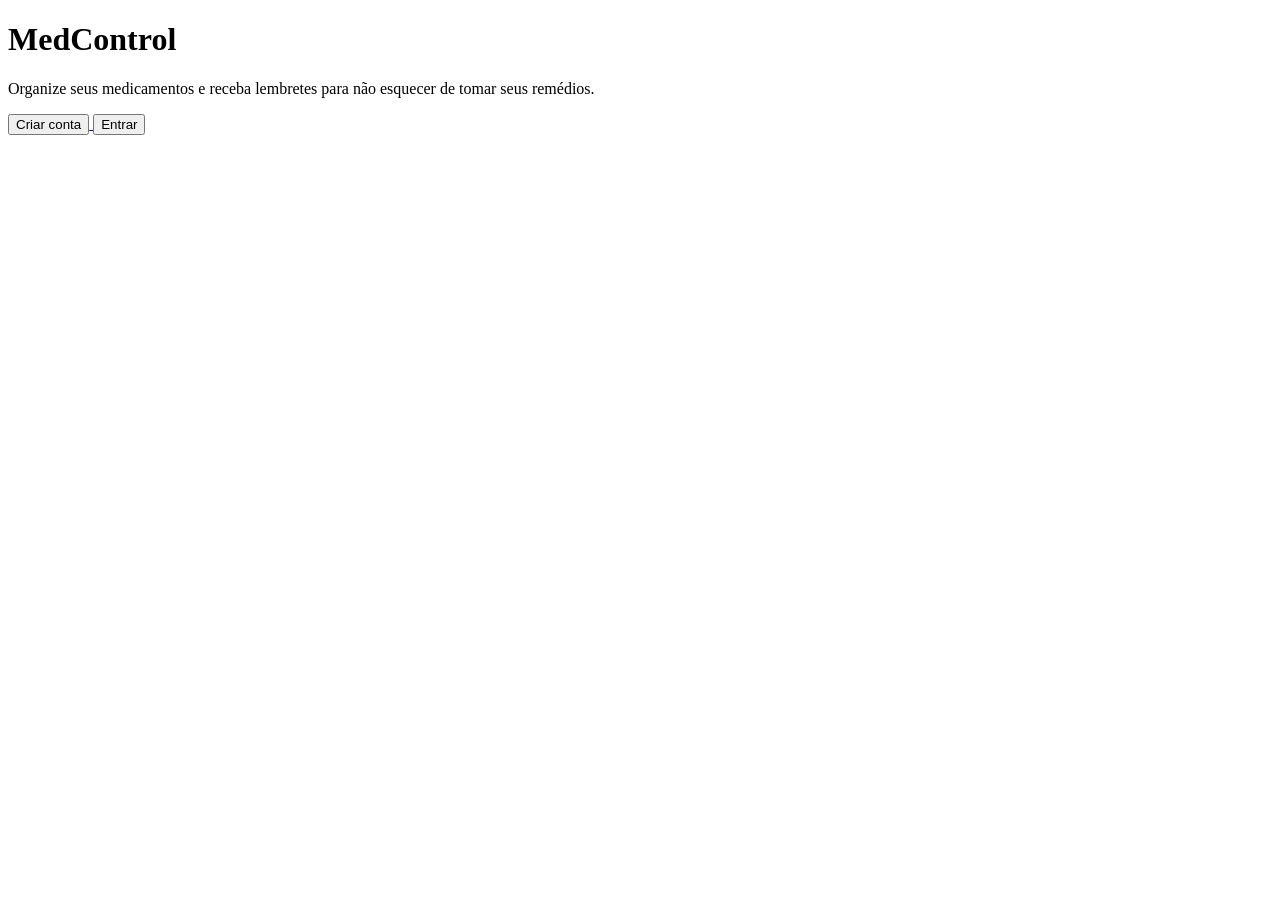
==== index.html @ 27cb977e "Rename html/index.html to index.html adicionar index.html a raiz do projeto, para ser página inicial" ====
<!DOCTYPE html>
<html lang="pt-BR">
<head>
    <meta charset="UTF-8">
    <title>MedControl</title>
    <link rel="stylesheet" href="style.css">
</head>

<body>

    <h1 id="titulo">MedControl</h1>

    <p>
        Organize seus medicamentos e receba lembretes para não esquecer de tomar seus remédios.
    </p>

    <a href="cadastro.html">
        <button>Criar conta</button>
    </a>

    <a href="login.html">
        <button>Entrar</button>
    </a>

</body>
</html>
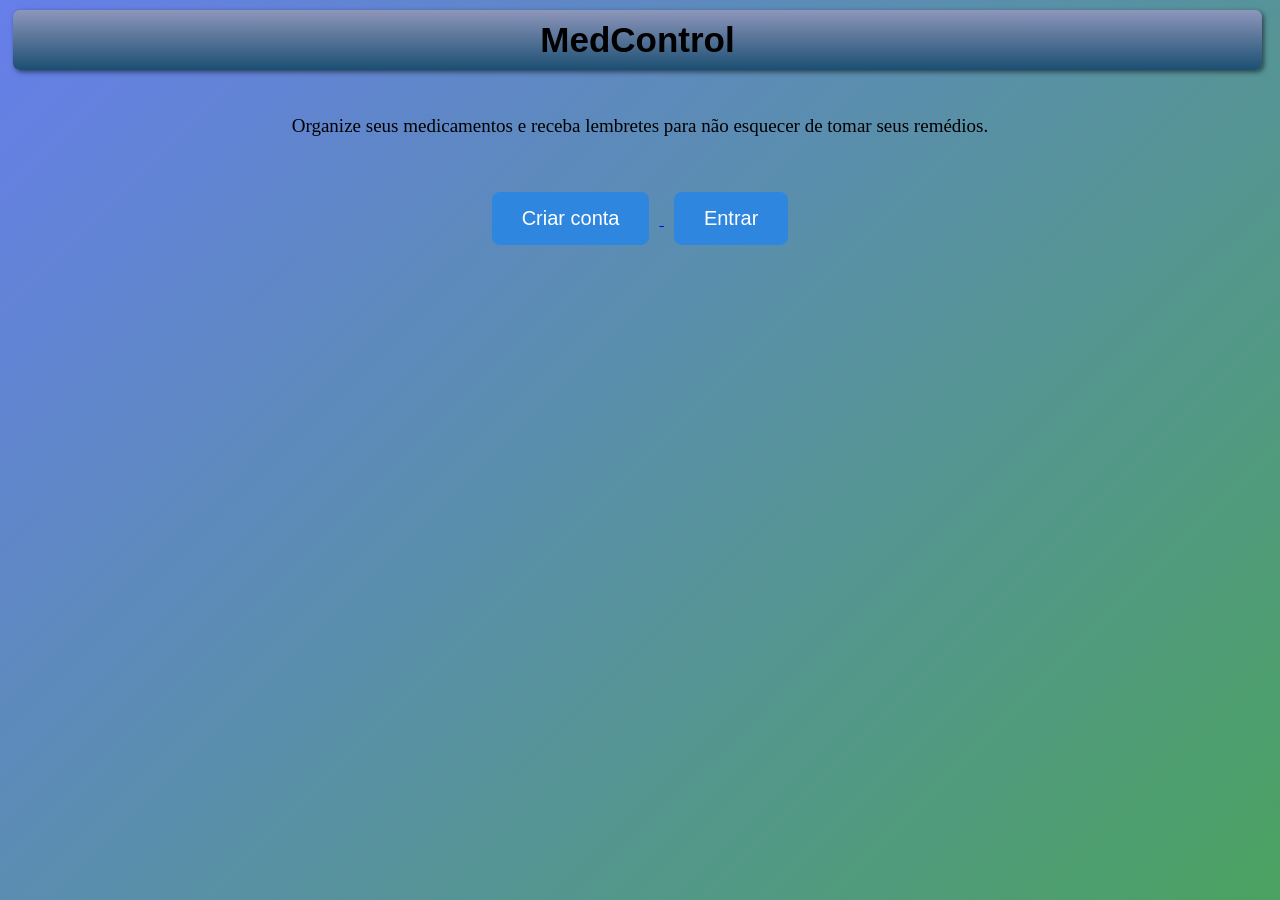
==== commit bfd569a0: "responsividade para o site ficar mais acessível" ====
--- a/index.html
+++ b/index.html
@@ -2,6 +2,7 @@
 <html lang="pt-BR">
 <head>
     <meta charset="UTF-8">
+    <meta name="viewport" content="width=device-width, initial-scale=1.0">
     <title>MedControl</title>
     <link rel="stylesheet" href="style.css">
 </head>
--- a/style.css
+++ b/style.css
@@ -0,0 +1,88 @@
+body{
+    background: linear-gradient(135deg, #667eea, #4ba261);
+    background-repeat: no-repeat;
+    background-attachment: fixed;
+    font-family: Arial;
+    text-align: center;
+}
+
+h1{
+    font-family: Verdana, Geneva, Tahoma, sans-serif;
+    font-size: 35px;
+    padding: 45px;
+}
+#titulo {
+    background-image: linear-gradient(#8e96bb, #1b4f72);
+    margin: 10px 10px 5px 5px;
+    padding: 10px;
+    border-radius: 7px;
+    border: none;
+    box-shadow: 2px 2px 5px rgba(0, 0, 0, 0.541);
+}
+
+p{
+    font-family:Georgia, 'Times New Roman', Times, serif;
+    font-size: 19px;
+    margin: 45px;
+}
+button{
+    background-image: linear-gradient(black);
+    font-size: 20px;
+    padding: 15px 30px;
+    margin: 10px;
+    border-radius: 8px;
+    border: none;
+    background-color: #2e86de;
+    color: white;
+    cursor: pointer;
+    min-height: 50px;
+}
+
+button:hover{
+    background-color: #1b4f72;
+}
+input {
+    padding: 12px;
+    width: 250px;
+    font-size: 18px;
+    border-radius: 8px;
+    border: 1px solid #ccc;
+}
+.remedio {
+    background: white;
+    padding: 15px;
+    margin: 15px auto;
+    width: 300px;
+    border-radius: 10px;
+    box-shadow: 0px 0px 5px rgba(0,0,0,0.1);
+}
+.form-remedio {
+    margin: 20px;
+}
+.container {
+    max-width: 800px;
+    width: 100%;
+    margin: auto;
+    padding: 15px;
+}
+@media (max-width: 600px) {
+
+    body {
+        padding: 10px;
+    }
+
+    .container {
+        padding: 10px;
+    }
+
+    .remedio {
+        width: 100%;
+        font-size: 18px;
+    }
+
+    button {
+        font-size: 18px;
+        padding: 15px;
+    }
+
+}
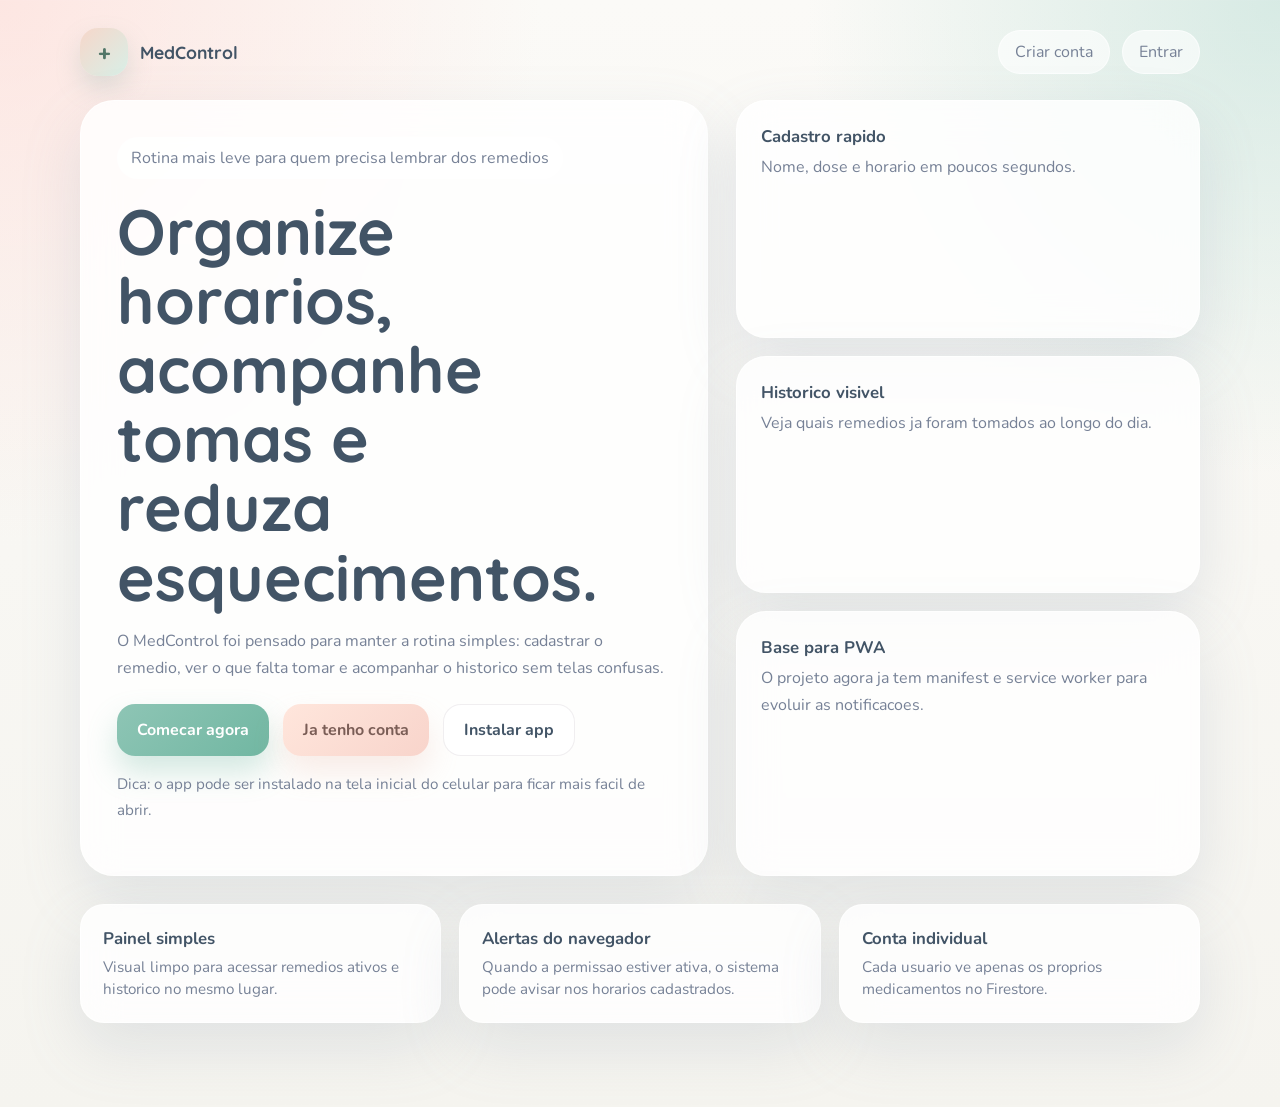
==== commit 6c79bccf: "mudança do front e base das notificações com o site fechado" ====
--- a/index.html
+++ b/index.html
@@ -3,25 +3,81 @@
 <head>
     <meta charset="UTF-8">
     <meta name="viewport" content="width=device-width, initial-scale=1.0">
+    <meta name="theme-color" content="#f8f6f1">
     <title>MedControl</title>
+    <link rel="manifest" href="manifest.webmanifest">
     <link rel="stylesheet" href="style.css">
 </head>
+<body>
+    <main class="page">
+        <header class="topbar">
+            <a class="brand" href="index.html">
+                <span class="brand-badge">+</span>
+                <span>MedControl</span>
+            </a>
 
-<body>
+            <nav class="nav-links">
+                <a class="nav-link" href="cadastro.html">Criar conta</a>
+                <a class="nav-link" href="login.html">Entrar</a>
+            </nav>
+        </header>
 
-    <h1 id="titulo">MedControl</h1>
+        <section class="hero">
+            <article class="hero-card">
+                <span class="hero-kicker">Rotina mais leve para quem precisa lembrar dos remedios</span>
+                <h1>Organize horarios, acompanhe tomas e reduza esquecimentos.</h1>
+                <p>
+                    O MedControl foi pensado para manter a rotina simples: cadastrar o remedio,
+                    ver o que falta tomar e acompanhar o historico sem telas confusas.
+                </p>
 
-    <p>
-        Organize seus medicamentos e receba lembretes para não esquecer de tomar seus remédios.
-    </p>
+                <div class="hero-actions">
+                    <a class="primary-btn" href="cadastro.html">Comecar agora</a>
+                    <a class="secondary-btn" href="login.html">Ja tenho conta</a>
+                    <button class="ghost-btn" id="btn-instalar" type="button">Instalar app</button>
+                </div>
 
-    <a href="cadastro.html">
-        <button>Criar conta</button>
-    </a>
+                <p class="footer-note">
+                    Dica: o app pode ser instalado na tela inicial do celular para ficar mais facil de abrir.
+                </p>
+            </article>
 
-    <a href="login.html">
-        <button>Entrar</button>
-    </a>
+            <aside class="hero-side">
+                <article class="tip-card">
+                    <strong>Cadastro rapido</strong>
+                    <span class="muted">Nome, dose e horario em poucos segundos.</span>
+                </article>
 
+                <article class="tip-card">
+                    <strong>Historico visivel</strong>
+                    <span class="muted">Veja quais remedios ja foram tomados ao longo do dia.</span>
+                </article>
+
+                <article class="tip-card">
+                    <strong>Base para PWA</strong>
+                    <span class="muted">O projeto agora ja tem manifest e service worker para evoluir as notificacoes.</span>
+                </article>
+            </aside>
+        </section>
+
+        <section class="feature-grid">
+            <article class="stat-card">
+                <strong>Painel simples</strong>
+                <span class="stat-note">Visual limpo para acessar remedios ativos e historico no mesmo lugar.</span>
+            </article>
+
+            <article class="stat-card">
+                <strong>Alertas do navegador</strong>
+                <span class="stat-note">Quando a permissao estiver ativa, o sistema pode avisar nos horarios cadastrados.</span>
+            </article>
+
+            <article class="stat-card">
+                <strong>Conta individual</strong>
+                <span class="stat-note">Cada usuario ve apenas os proprios medicamentos no Firestore.</span>
+            </article>
+        </section>
+    </main>
+
+    <script type="module" src="js/pwa.js"></script>
 </body>
 </html>
--- a/style.css
+++ b/style.css
@@ -1,88 +1,589 @@
-body{
-    background: linear-gradient(135deg, #667eea, #4ba261);
-    background-repeat: no-repeat;
-    background-attachment: fixed;
-    font-family: Arial;
-    text-align: center;
-}
-
-h1{
-    font-family: Verdana, Geneva, Tahoma, sans-serif;
-    font-size: 35px;
-    padding: 45px;
-}
-#titulo {
-    background-image: linear-gradient(#8e96bb, #1b4f72);
-    margin: 10px 10px 5px 5px;
-    padding: 10px;
-    border-radius: 7px;
-    border: none;
-    box-shadow: 2px 2px 5px rgba(0, 0, 0, 0.541);
-}
-
-p{
-    font-family:Georgia, 'Times New Roman', Times, serif;
-    font-size: 19px;
-    margin: 45px;
-}
-button{
-    background-image: linear-gradient(black);
-    font-size: 20px;
-    padding: 15px 30px;
-    margin: 10px;
-    border-radius: 8px;
-    border: none;
-    background-color: #2e86de;
-    color: white;
+@import url("https://fonts.googleapis.com/css2?family=Nunito:wght@400;600;700;800&family=Quicksand:wght@600;700&display=swap");
+
+:root {
+    --bg: #f8f6f1;
+    --bg-accent: #fffaf6;
+    --surface: rgba(255, 255, 255, 0.82);
+    --surface-strong: #ffffff;
+    --line: rgba(154, 140, 152, 0.18);
+    --text: #4c5666;
+    --text-soft: #768196;
+    --heading: #425466;
+    --primary: #8ec5b5;
+    --primary-strong: #71b7a2;
+    --secondary: #f3c6ba;
+    --secondary-strong: #e8b2a3;
+    --highlight: #f4df9b;
+    --success: #78b58f;
+    --danger: #dd8b90;
+    --shadow: 0 24px 60px rgba(126, 143, 165, 0.18);
+    --radius-xl: 28px;
+    --radius-lg: 20px;
+    --radius-md: 14px;
+    --container: 1120px;
+}
+
+* {
+    box-sizing: border-box;
+}
+
+html {
+    scroll-behavior: smooth;
+}
+
+body {
+    margin: 0;
+    min-height: 100vh;
+    font-family: "Nunito", sans-serif;
+    color: var(--text);
+    background:
+        radial-gradient(circle at top left, rgba(255, 214, 209, 0.55), transparent 32%),
+        radial-gradient(circle at top right, rgba(196, 226, 218, 0.65), transparent 28%),
+        linear-gradient(180deg, #fbfaf7 0%, #f5f4ef 100%);
+}
+
+body::before {
+    content: "";
+    position: fixed;
+    inset: 0;
+    pointer-events: none;
+    background-image:
+        linear-gradient(rgba(255, 255, 255, 0.12) 1px, transparent 1px),
+        linear-gradient(90deg, rgba(255, 255, 255, 0.08) 1px, transparent 1px);
+    background-size: 32px 32px;
+    opacity: 0.35;
+}
+
+a {
+    color: inherit;
+    text-decoration: none;
+}
+
+button,
+input {
+    font: inherit;
+}
+
+button {
+    border: 0;
     cursor: pointer;
-    min-height: 50px;
-}
-
-button:hover{
-    background-color: #1b4f72;
-}
+}
+
 input {
+    width: 100%;
+    padding: 15px 18px;
+    border-radius: 16px;
+    border: 1px solid var(--line);
+    background: rgba(255, 255, 255, 0.92);
+    color: var(--text);
+    outline: none;
+    transition: border-color 0.2s ease, box-shadow 0.2s ease, transform 0.2s ease;
+}
+
+input:focus {
+    border-color: rgba(113, 183, 162, 0.65);
+    box-shadow: 0 0 0 5px rgba(142, 197, 181, 0.18);
+    transform: translateY(-1px);
+}
+
+.page {
+    position: relative;
+    z-index: 1;
+    width: min(var(--container), calc(100% - 32px));
+    margin: 0 auto;
+    padding: 28px 0 56px;
+}
+
+.topbar {
+    display: flex;
+    align-items: center;
+    justify-content: space-between;
+    gap: 16px;
+    margin-bottom: 24px;
+}
+
+.brand {
+    display: inline-flex;
+    align-items: center;
+    gap: 12px;
+    font-family: "Quicksand", sans-serif;
+    font-weight: 700;
+    font-size: 1.1rem;
+    color: var(--heading);
+}
+
+.brand-badge {
+    width: 48px;
+    height: 48px;
+    border-radius: 18px;
+    display: grid;
+    place-items: center;
+    background: linear-gradient(135deg, #f6d7ca, #d8efe7);
+    box-shadow: 0 12px 25px rgba(137, 173, 163, 0.25);
+    color: #527768;
+    font-size: 1.35rem;
+}
+
+.nav-links {
+    display: flex;
+    flex-wrap: wrap;
+    gap: 12px;
+}
+
+.nav-link {
+    padding: 10px 16px;
+    border-radius: 999px;
+    background: rgba(255, 255, 255, 0.62);
+    border: 1px solid rgba(255, 255, 255, 0.6);
+    color: var(--text-soft);
+}
+
+.hero {
+    display: grid;
+    grid-template-columns: minmax(0, 1.15fr) minmax(280px, 0.85fr);
+    gap: 28px;
+    align-items: stretch;
+    margin-bottom: 28px;
+}
+
+.hero-card,
+.panel,
+.auth-card,
+.stat-card,
+.tip-card,
+.med-card,
+.history-card {
+    background: var(--surface);
+    backdrop-filter: blur(18px);
+    border: 1px solid rgba(255, 255, 255, 0.7);
+    box-shadow: var(--shadow);
+}
+
+.hero-card {
+    border-radius: 34px;
+    padding: 36px;
+}
+
+.hero-kicker {
+    display: inline-flex;
+    align-items: center;
+    gap: 8px;
+    padding: 10px 14px;
+    border-radius: 999px;
+    background: rgba(255, 255, 255, 0.76);
+    color: var(--text-soft);
+    margin-bottom: 18px;
+}
+
+.hero h1,
+.auth-card h1,
+.panel h1,
+.panel h2,
+.section-title {
+    margin: 0;
+    color: var(--heading);
+    font-family: "Quicksand", sans-serif;
+    line-height: 1.08;
+}
+
+.hero h1 {
+    font-size: clamp(2.4rem, 5vw, 4.6rem);
+    max-width: 12ch;
+}
+
+.hero p,
+.helper-text,
+.muted {
+    color: var(--text-soft);
+    line-height: 1.7;
+}
+
+.hero-actions {
+    display: flex;
+    flex-wrap: wrap;
+    gap: 14px;
+    margin-top: 22px;
+}
+
+.primary-btn,
+.secondary-btn,
+.ghost-btn,
+.icon-btn {
+    display: inline-flex;
+    align-items: center;
+    justify-content: center;
+    gap: 10px;
+    padding: 14px 20px;
+    border-radius: 18px;
+    font-weight: 700;
+    transition: transform 0.2s ease, box-shadow 0.2s ease, opacity 0.2s ease;
+}
+
+.primary-btn {
+    background: linear-gradient(135deg, var(--primary), var(--primary-strong));
+    color: #fff;
+    box-shadow: 0 16px 30px rgba(113, 183, 162, 0.3);
+}
+
+.secondary-btn {
+    background: linear-gradient(135deg, #ffe6dc, #f8d4cb);
+    color: #7a5d56;
+    box-shadow: 0 16px 30px rgba(232, 178, 163, 0.24);
+}
+
+.ghost-btn {
+    background: rgba(255, 255, 255, 0.74);
+    color: var(--heading);
+    border: 1px solid rgba(154, 140, 152, 0.15);
+}
+
+.icon-btn {
+    min-width: 48px;
+    min-height: 48px;
     padding: 12px;
-    width: 250px;
-    font-size: 18px;
-    border-radius: 8px;
-    border: 1px solid #ccc;
-}
-.remedio {
-    background: white;
-    padding: 15px;
-    margin: 15px auto;
-    width: 300px;
-    border-radius: 10px;
-    box-shadow: 0px 0px 5px rgba(0,0,0,0.1);
-}
-.form-remedio {
-    margin: 20px;
-}
-.container {
-    max-width: 800px;
-    width: 100%;
-    margin: auto;
-    padding: 15px;
-}
-@media (max-width: 600px) {
-
-    body {
-        padding: 10px;
-    }
-
-    .container {
-        padding: 10px;
-    }
-
-    .remedio {
+    border-radius: 16px;
+    background: rgba(255, 255, 255, 0.8);
+    color: var(--heading);
+}
+
+.primary-btn:hover,
+.secondary-btn:hover,
+.ghost-btn:hover,
+.icon-btn:hover {
+    transform: translateY(-2px);
+}
+
+.hero-side {
+    display: grid;
+    gap: 18px;
+}
+
+.tip-card {
+    border-radius: 30px;
+    padding: 24px;
+}
+
+.tip-card strong,
+.stat-card strong {
+    display: block;
+    color: var(--heading);
+    font-size: 1.05rem;
+    margin-bottom: 6px;
+}
+
+.feature-grid,
+.stats-grid,
+.dashboard-grid {
+    display: grid;
+    gap: 18px;
+}
+
+.feature-grid {
+    grid-template-columns: repeat(3, minmax(0, 1fr));
+    margin-bottom: 28px;
+}
+
+.panel-grid {
+    display: grid;
+    grid-template-columns: minmax(0, 1.1fr) minmax(280px, 0.9fr);
+    gap: 20px;
+}
+
+.panel,
+.auth-card {
+    border-radius: var(--radius-xl);
+    padding: 28px;
+}
+
+.panel h2,
+.section-title {
+    font-size: 1.5rem;
+    margin-bottom: 10px;
+}
+
+.stats-grid {
+    grid-template-columns: repeat(3, minmax(0, 1fr));
+}
+
+.stat-card {
+    border-radius: 24px;
+    padding: 22px;
+}
+
+.stat-number {
+    display: block;
+    font-family: "Quicksand", sans-serif;
+    font-size: 2rem;
+    color: var(--heading);
+}
+
+.stat-note {
+    color: var(--text-soft);
+    font-size: 0.95rem;
+}
+
+.auth-shell {
+    min-height: 100vh;
+    display: grid;
+    place-items: center;
+    padding: 24px 0;
+}
+
+.auth-card {
+    width: min(540px, calc(100% - 32px));
+}
+
+.auth-card h1 {
+    font-size: clamp(2rem, 4vw, 3rem);
+    margin-bottom: 12px;
+}
+
+.auth-form {
+    display: grid;
+    gap: 14px;
+    margin-top: 24px;
+}
+
+.auth-footer {
+    margin-top: 18px;
+    color: var(--text-soft);
+}
+
+.auth-footer a {
+    color: var(--heading);
+    font-weight: 700;
+}
+
+.dashboard-shell {
+    display: grid;
+    gap: 22px;
+}
+
+.dashboard-header {
+    display: flex;
+    align-items: center;
+    justify-content: space-between;
+    gap: 18px;
+    padding: 28px;
+    border-radius: 34px;
+    background: linear-gradient(135deg, rgba(255, 243, 234, 0.9), rgba(232, 244, 239, 0.9));
+    border: 1px solid rgba(255, 255, 255, 0.7);
+    box-shadow: var(--shadow);
+}
+
+.dashboard-title {
+    display: grid;
+    gap: 10px;
+}
+
+.dashboard-title h1 {
+    font-size: clamp(2rem, 4vw, 3.2rem);
+}
+
+.pill {
+    display: inline-flex;
+    align-items: center;
+    gap: 8px;
+    padding: 9px 14px;
+    border-radius: 999px;
+    background: rgba(255, 255, 255, 0.72);
+    color: var(--text-soft);
+    font-size: 0.95rem;
+}
+
+.notification-card {
+    border-radius: 28px;
+    padding: 22px;
+    background: rgba(255, 255, 255, 0.72);
+    border: 1px solid rgba(255, 255, 255, 0.8);
+}
+
+.notification-state {
+    display: inline-flex;
+    align-items: center;
+    gap: 8px;
+    padding: 8px 12px;
+    border-radius: 999px;
+    margin-top: 12px;
+    font-weight: 700;
+}
+
+.notification-state.pending {
+    background: rgba(244, 223, 155, 0.32);
+    color: #8f7342;
+}
+
+.notification-state.active {
+    background: rgba(120, 181, 143, 0.2);
+    color: #537a61;
+}
+
+.notification-state.blocked {
+    background: rgba(221, 139, 144, 0.18);
+    color: #925a62;
+}
+
+.form-grid {
+    display: grid;
+    gap: 14px;
+}
+
+.actions-row {
+    display: flex;
+    flex-wrap: wrap;
+    gap: 12px;
+}
+
+.med-list,
+.history-list {
+    display: grid;
+    gap: 14px;
+    margin-top: 20px;
+}
+
+.med-card {
+    border-radius: 22px;
+    padding: 18px;
+}
+
+.med-card-head {
+    display: flex;
+    align-items: flex-start;
+    justify-content: space-between;
+    gap: 14px;
+    margin-bottom: 10px;
+}
+
+.med-card h3 {
+    margin: 0;
+    color: var(--heading);
+    font-size: 1.2rem;
+}
+
+.med-meta {
+    display: flex;
+    flex-wrap: wrap;
+    gap: 10px;
+    margin: 12px 0 0;
+}
+
+.tag {
+    display: inline-flex;
+    align-items: center;
+    gap: 8px;
+    padding: 8px 12px;
+    border-radius: 999px;
+    background: rgba(247, 246, 244, 0.95);
+    color: var(--text-soft);
+}
+
+.med-actions {
+    display: flex;
+    flex-wrap: wrap;
+    gap: 10px;
+    margin-top: 16px;
+}
+
+.action-success {
+    background: linear-gradient(135deg, #92c9a6, #78b58f);
+    color: #fff;
+}
+
+.action-soft {
+    background: linear-gradient(135deg, #fbe2d9, #f4d3c7);
+    color: #7b5b54;
+}
+
+.action-danger {
+    background: linear-gradient(135deg, #efb4bb, #df8d95);
+    color: #fff;
+}
+
+.history-card {
+    border-radius: 22px;
+    padding: 18px;
+}
+
+.history-item {
+    display: flex;
+    align-items: center;
+    justify-content: space-between;
+    gap: 16px;
+}
+
+.history-item strong {
+    color: var(--heading);
+}
+
+.empty-state {
+    padding: 24px;
+    border-radius: 22px;
+    background: rgba(255, 255, 255, 0.6);
+    color: var(--text-soft);
+    text-align: left;
+}
+
+.install-tip {
+    margin-top: 12px;
+    color: var(--text-soft);
+    font-size: 0.95rem;
+}
+
+.footer-note {
+    margin-top: 16px;
+    color: var(--text-soft);
+    font-size: 0.95rem;
+}
+
+@media (max-width: 920px) {
+    .hero,
+    .panel-grid {
+        grid-template-columns: 1fr;
+    }
+
+    .feature-grid,
+    .stats-grid {
+        grid-template-columns: 1fr;
+    }
+
+    .dashboard-header {
+        flex-direction: column;
+        align-items: flex-start;
+    }
+}
+
+@media (max-width: 640px) {
+    .page {
+        width: min(var(--container), calc(100% - 20px));
+        padding-top: 18px;
+    }
+
+    .topbar {
+        flex-direction: column;
+        align-items: flex-start;
+    }
+
+    .hero-card,
+    .panel,
+    .auth-card,
+    .dashboard-header {
+        padding: 22px;
+        border-radius: 26px;
+    }
+
+    .hero h1 {
+        max-width: 100%;
+    }
+
+    .actions-row,
+    .hero-actions,
+    .med-actions {
+        flex-direction: column;
+    }
+
+    .primary-btn,
+    .secondary-btn,
+    .ghost-btn {
         width: 100%;
-        font-size: 18px;
-    }
-
-    button {
-        font-size: 18px;
-        padding: 15px;
-    }
-
-}+    }
+}
